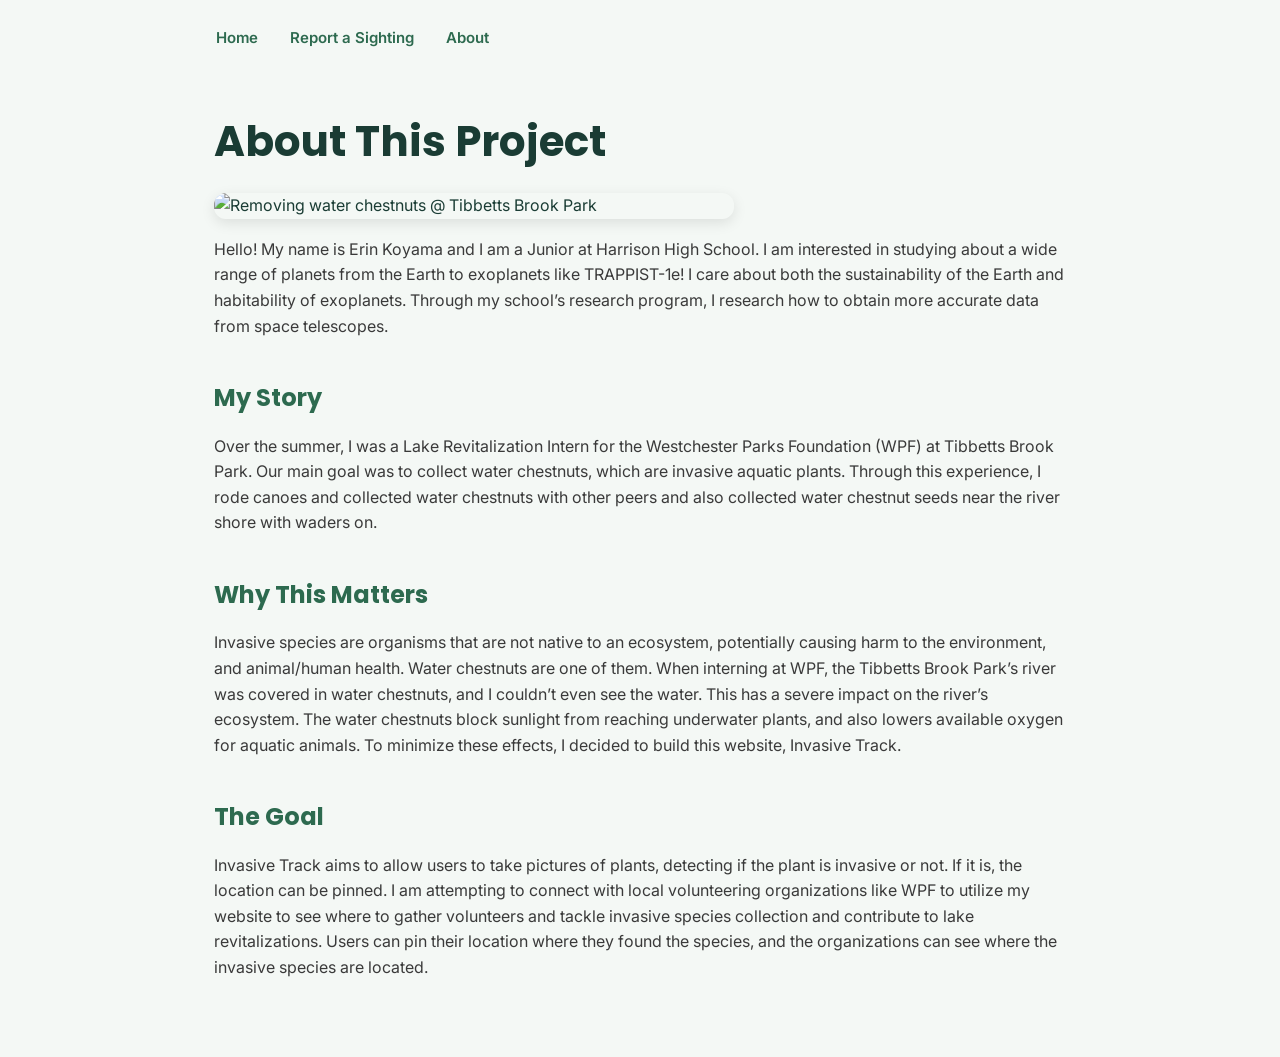
==== about.html @ e1253d5f "Add files via upload" ====
<!DOCTYPE html>
<html>
<head>
  <title>About</title>
  <link rel="preconnect" href="https://fonts.googleapis.com">
  <link href="https://fonts.googleapis.com/css2?family=Poppins:wght@600;700&family=Inter:wght@400;500;600&display=swap" rel="stylesheet">
  <link rel="stylesheet" href="style.css">
</head>
<body>
  <nav>
    <a href="index.html">Home</a>
    <a href="report.html">Report a Sighting</a>
    <a href="about.html">About</a>
  </nav>

  <h1>About This Project</h1>

  <img src="images/invasive.jpg" alt="Removing water chestnuts @ Tibbetts Brook Park" class="about-photo">

  <p>
   Hello! My name is Erin Koyama and I am a Junior at Harrison High School. I am interested in studying about a wide range of planets from the Earth to exoplanets like TRAPPIST-1e! I care about both the sustainability of the Earth and habitability of exoplanets. Through my school’s research program, I research how to obtain more accurate data from space telescopes.
  </p>

  <h2>My Story</h2>
  <p>
   Over the summer, I was a Lake Revitalization Intern for the Westchester Parks Foundation (WPF) at Tibbetts Brook Park. Our main goal was to collect water chestnuts, which are invasive aquatic plants. Through this experience, I rode canoes and collected water chestnuts with other peers and also collected water chestnut seeds near the river shore with waders on. 
  </p>

  <h2>Why This Matters</h2>
  <p>
   Invasive species are organisms that are not native to an ecosystem, potentially causing harm to the environment, and animal/human health. Water chestnuts are one of them. When interning at WPF, the Tibbetts Brook Park’s river was covered in water chestnuts, and I couldn’t even see the water. This has a severe impact on the river’s ecosystem. The water chestnuts block sunlight from reaching underwater plants, and also lowers available oxygen for aquatic animals. To minimize these effects, I decided to build this website, Invasive Track. 

  </p>

  <h2>The Goal</h2>
  <p>
    Invasive Track aims to allow users to take pictures of plants, detecting if the plant is invasive or not. If it is, the location can be pinned. I am attempting to connect with local volunteering organizations like WPF to utilize my website to see where to gather volunteers and tackle invasive species collection and contribute to lake revitalizations. Users can pin their location where they found the species, and the organizations can see where the invasive species are located. 
  </p>
</body>
</html>
---- style.css ----
* {
  box-sizing: border-box;
}

body {
  font-family: 'Inter', Arial, sans-serif;
  background-color: #f4f8f5;
  color: #1a3c34;
  max-width: 900px;
  margin: 0 auto;
  padding: 0 24px 60px;
  line-height: 1.6;
}

h1, h2 {
  font-family: 'Poppins', Arial, sans-serif;
}

h1 {
  font-size: 42px;
  color: #1a3c34;
  margin-top: 30px;
  margin-bottom: 8px;
}

h2 {
  color: #2d6a4f;
  font-size: 24px;
  margin-top: 40px;
  margin-bottom: 12px;
}

p {
  font-size: 16px;
  color: #3a3a3a;
}

/* --- Nav --- */
nav {
  display: flex;
  gap: 28px;
  padding: 20px 0;
  margin-bottom: 10px;
}

nav a {
  text-decoration: none;
  color: #2d6a4f;
  font-weight: 600;
  font-size: 15px;
  padding: 6px 2px;
  border-bottom: 2px solid transparent;
  transition: border-color 0.2s ease;
}

nav a:hover {
  border-bottom: 2px solid #2d6a4f;
}

/* --- Hero section (homepage) --- */
.hero {
  background: linear-gradient(135deg, #2d6a4f, #1a3c34);
  color: white;
  padding: 50px 36px;
  border-radius: 16px;
  margin: 20px 0 40px;
}

.hero h1 {
  color: white;
  margin-top: 0;
}

.hero p {
  color: #d8ece2;
  font-size: 18px;
  margin-bottom: 0;
}

/* --- Buttons --- */
button, .btn {
  cursor: pointer;
  border-radius: 6px;
  font-family: 'Inter', sans-serif;
  font-weight: 600;
}

button[type="submit"] {
  background-color: #2d6a4f;
  color: white;
  border: none;
  padding: 12px 24px;
  font-size: 15px;
  box-shadow: 0 2px 6px rgba(45, 106, 79, 0.3);
  transition: transform 0.15s ease, box-shadow 0.15s ease;
}

button[type="submit"]:hover {
  transform: translateY(-1px);
  box-shadow: 0 4px 10px rgba(45, 106, 79, 0.4);
}

#get-location {
  background-color: white;
  color: #2d6a4f;
  border: 1.5px solid #2d6a4f;
  padding: 10px 16px;
  font-size: 14px;
}

#get-location:hover {
  background-color: #eaf4ef;
}

/* --- Form --- */
form {
  display: flex;
  flex-direction: column;
  max-width: 420px;
  gap: 6px;
  margin-top: 20px;
}

label {
  font-weight: 600;
  margin-top: 14px;
  font-size: 14px;
  color: #2d6a4f;
}

select, input, textarea {
  padding: 10px 12px;
  font-size: 15px;
  border: 1.5px solid #d4ddd8;
  border-radius: 8px;
  font-family: 'Inter', sans-serif;
  background-color: white;
  transition: border-color 0.15s ease;
}

select:focus, input:focus, textarea:focus {
  outline: none;
  border-color: #2d6a4f;
}

textarea {
  min-height: 80px;
}

#confirmation {
  margin-top: 18px;
  font-weight: 600;
  color: #2d6a4f;
  padding: 12px 16px;
  background-color: #eaf4ef;
  border-radius: 8px;
}

#location-status, #id-suggestion {
  font-size: 14px;
  color: #5a6b62;
  margin-top: 4px;
}

/* --- Cards (sightings, species ID guide) --- */
.sighting-entry, .species-card {
  background-color: white;
  border: 1px solid #e2e8e4;
  border-radius: 12px;
  padding: 16px;
  margin-bottom: 14px;
  box-shadow: 0 1px 4px rgba(0,0,0,0.04);
  transition: box-shadow 0.2s ease;
}

.sighting-entry:hover, .species-card:hover {
  box-shadow: 0 4px 14px rgba(0,0,0,0.08);
}

.sighting-entry strong {
  color: #2d6a4f;
  font-size: 18px;
}

.sighting-entry p {
  margin: 6px 0 0 0;
  font-size: 14px;
  color: #4a4a4a;
}

.sighting-photo {
  width: 100%;
  max-height: 220px;
  object-fit: cover;
  border-radius: 8px;
  margin-bottom: 10px;
}

.species-cards {
  display: flex;
  gap: 16px;
  flex-wrap: wrap;
}

.species-card {
  width: 210px;
}

.species-card img {
  width: 100%;
  height: 130px;
  object-fit: cover;
  border-radius: 6px;
  margin-bottom: 10px;
}

.species-card strong {
  display: block;
  color: #2d6a4f;
  margin-bottom: 6px;
  font-size: 15px;
}

.species-card p {
  font-size: 13px;
  color: #4a4a4a;
}

/* --- Map --- */
#map {
  height: 420px;
  border-radius: 12px;
  margin-top: 14px;
  border: 1px solid #e2e8e4;
  box-shadow: 0 2px 10px rgba(0,0,0,0.06);
}

/* --- About page photo --- */
.about-photo {
  width: 100%;
  max-width: 520px;
  border-radius: 12px;
  margin: 18px 0;
  display: block;
  box-shadow: 0 4px 14px rgba(0,0,0,0.1);
}

/* --- Mobile responsiveness --- */
@media (max-width: 600px) {
  h1 { font-size: 30px; }
  .hero { padding: 32px 20px; }
  nav { flex-wrap: wrap; gap: 16px; }
  .species-cards { flex-direction: column; }
  .species-card { width: 100%; }
}
.form-section {
  background-color: white;
  border: 1px solid #e2e8e4;
  border-radius: 12px;
  padding: 18px 20px;
  margin-bottom: 18px;
}

.form-section h3 {
  font-family: 'Poppins', sans-serif;
  font-size: 16px;
  color: #1a3c34;
  margin: 0 0 12px 0;
}

.photo-dropzone {
  display: flex;
  flex-direction: column;
  align-items: center;
  justify-content: center;
  border: 2px dashed #b8ccc2;
  border-radius: 10px;
  padding: 30px 16px;
  cursor: pointer;
  text-align: center;
  background-color: #f9fbfa;
  transition: border-color 0.2s ease, background-color 0.2s ease;
}

.photo-dropzone:hover {
  border-color: #2d6a4f;
  background-color: #eef6f1;
}

.dropzone-icon {
  font-size: 32px;
  margin-bottom: 8px;
}

.dropzone-text {
  font-weight: 600;
  color: #2d6a4f;
  font-size: 15px;
}

.dropzone-subtext {
  font-size: 13px;
  color: #8a9a91;
  margin-top: 4px;
}

#photo-filename {
  font-size: 13px;
  color: #5a6b62;
  margin-top: 8px;
  text-align: center;
}

.id-suggestion-box {
  background-color: #eaf4ef;
  border: 1px solid #b8ccc2;
  border-radius: 8px;
  padding: 12px 14px;
  margin-top: 12px;
}

.id-suggestion-box p {
  margin: 0;
  color: #1a3c34;
  font-size: 14px;
  font-weight: 500;
}
.sighting-photo {
  display: block; /* 👈 Forces the image onto its own line above the text */
  width: 100%;
  max-height: 220px;
  object-fit: cover;
  border-radius: 8px;
  margin-bottom: 12px;
}
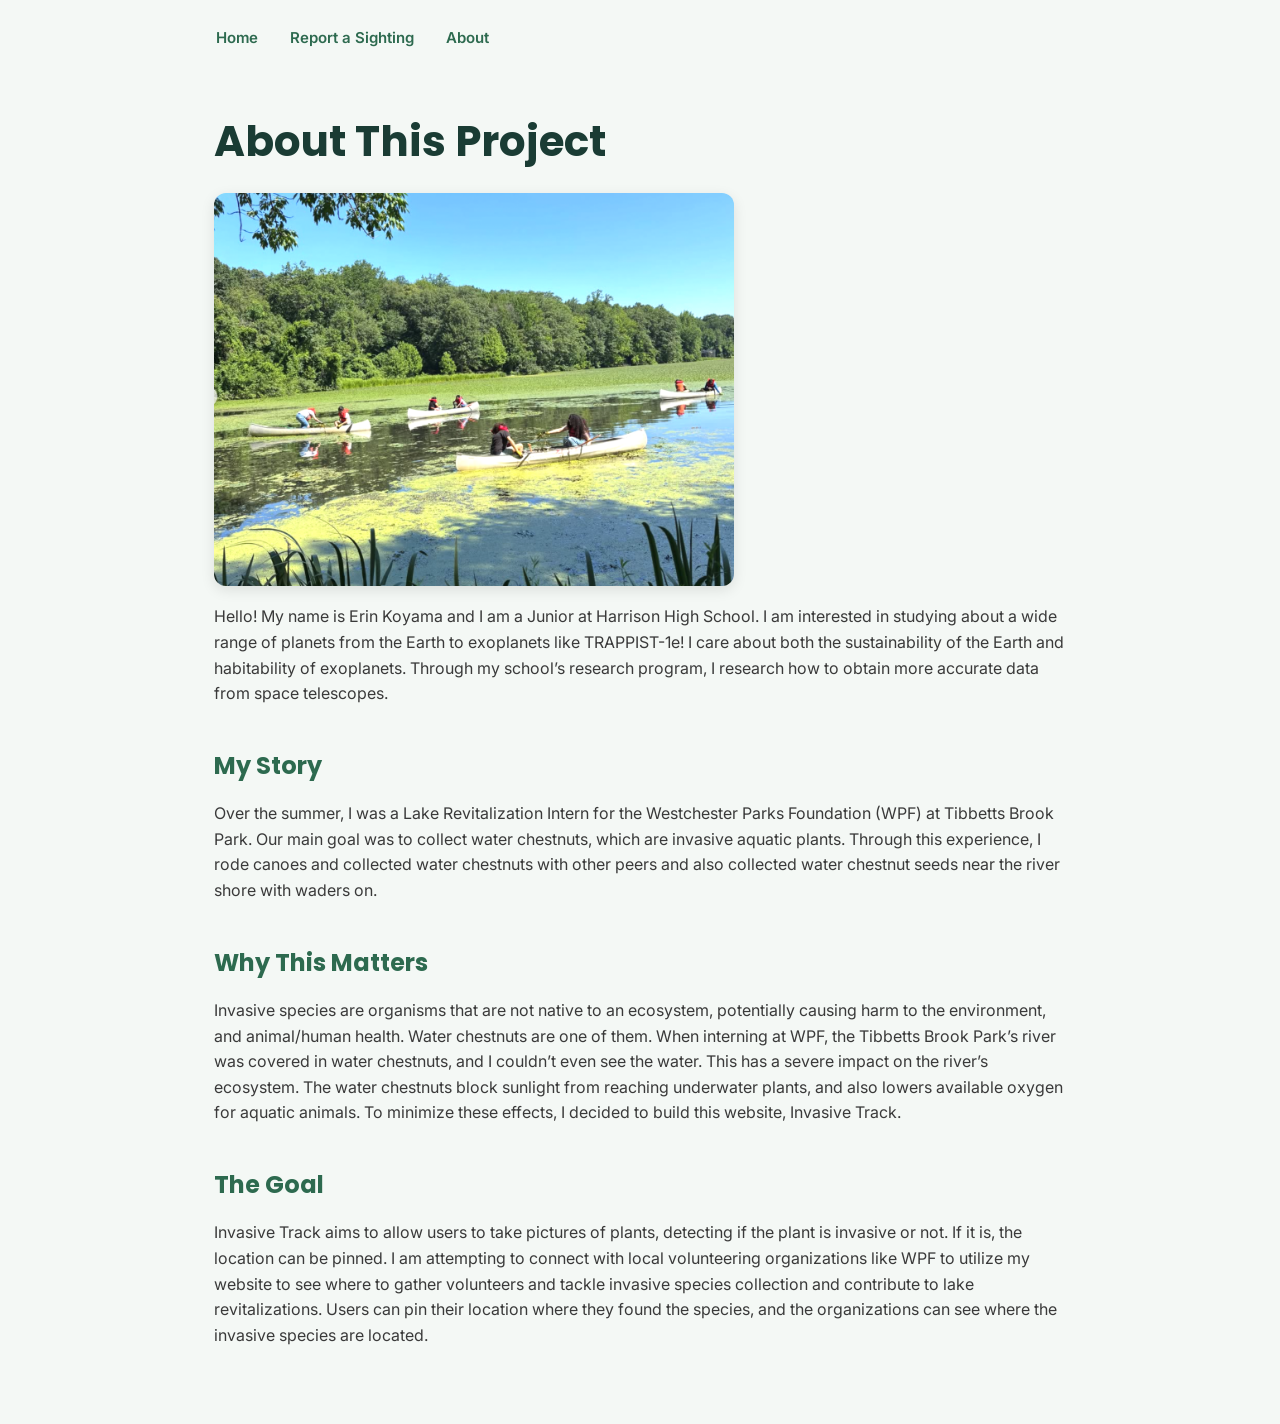
==== commit 2fc198c4: "Fix image source path in about.html" ====
--- a/about.html
+++ b/about.html
@@ -15,7 +15,7 @@
 
   <h1>About This Project</h1>
 
-  <img src="images/invasive.jpg" alt="Removing water chestnuts @ Tibbetts Brook Park" class="about-photo">
+  <img src="invasivetrackinsta.jpg" alt="Removing water chestnuts @ Tibbetts Brook Park" class="about-photo">
 
   <p>
    Hello! My name is Erin Koyama and I am a Junior at Harrison High School. I am interested in studying about a wide range of planets from the Earth to exoplanets like TRAPPIST-1e! I care about both the sustainability of the Earth and habitability of exoplanets. Through my school’s research program, I research how to obtain more accurate data from space telescopes.
@@ -37,4 +37,4 @@
     Invasive Track aims to allow users to take pictures of plants, detecting if the plant is invasive or not. If it is, the location can be pinned. I am attempting to connect with local volunteering organizations like WPF to utilize my website to see where to gather volunteers and tackle invasive species collection and contribute to lake revitalizations. Users can pin their location where they found the species, and the organizations can see where the invasive species are located. 
   </p>
 </body>
-</html>+</html>
